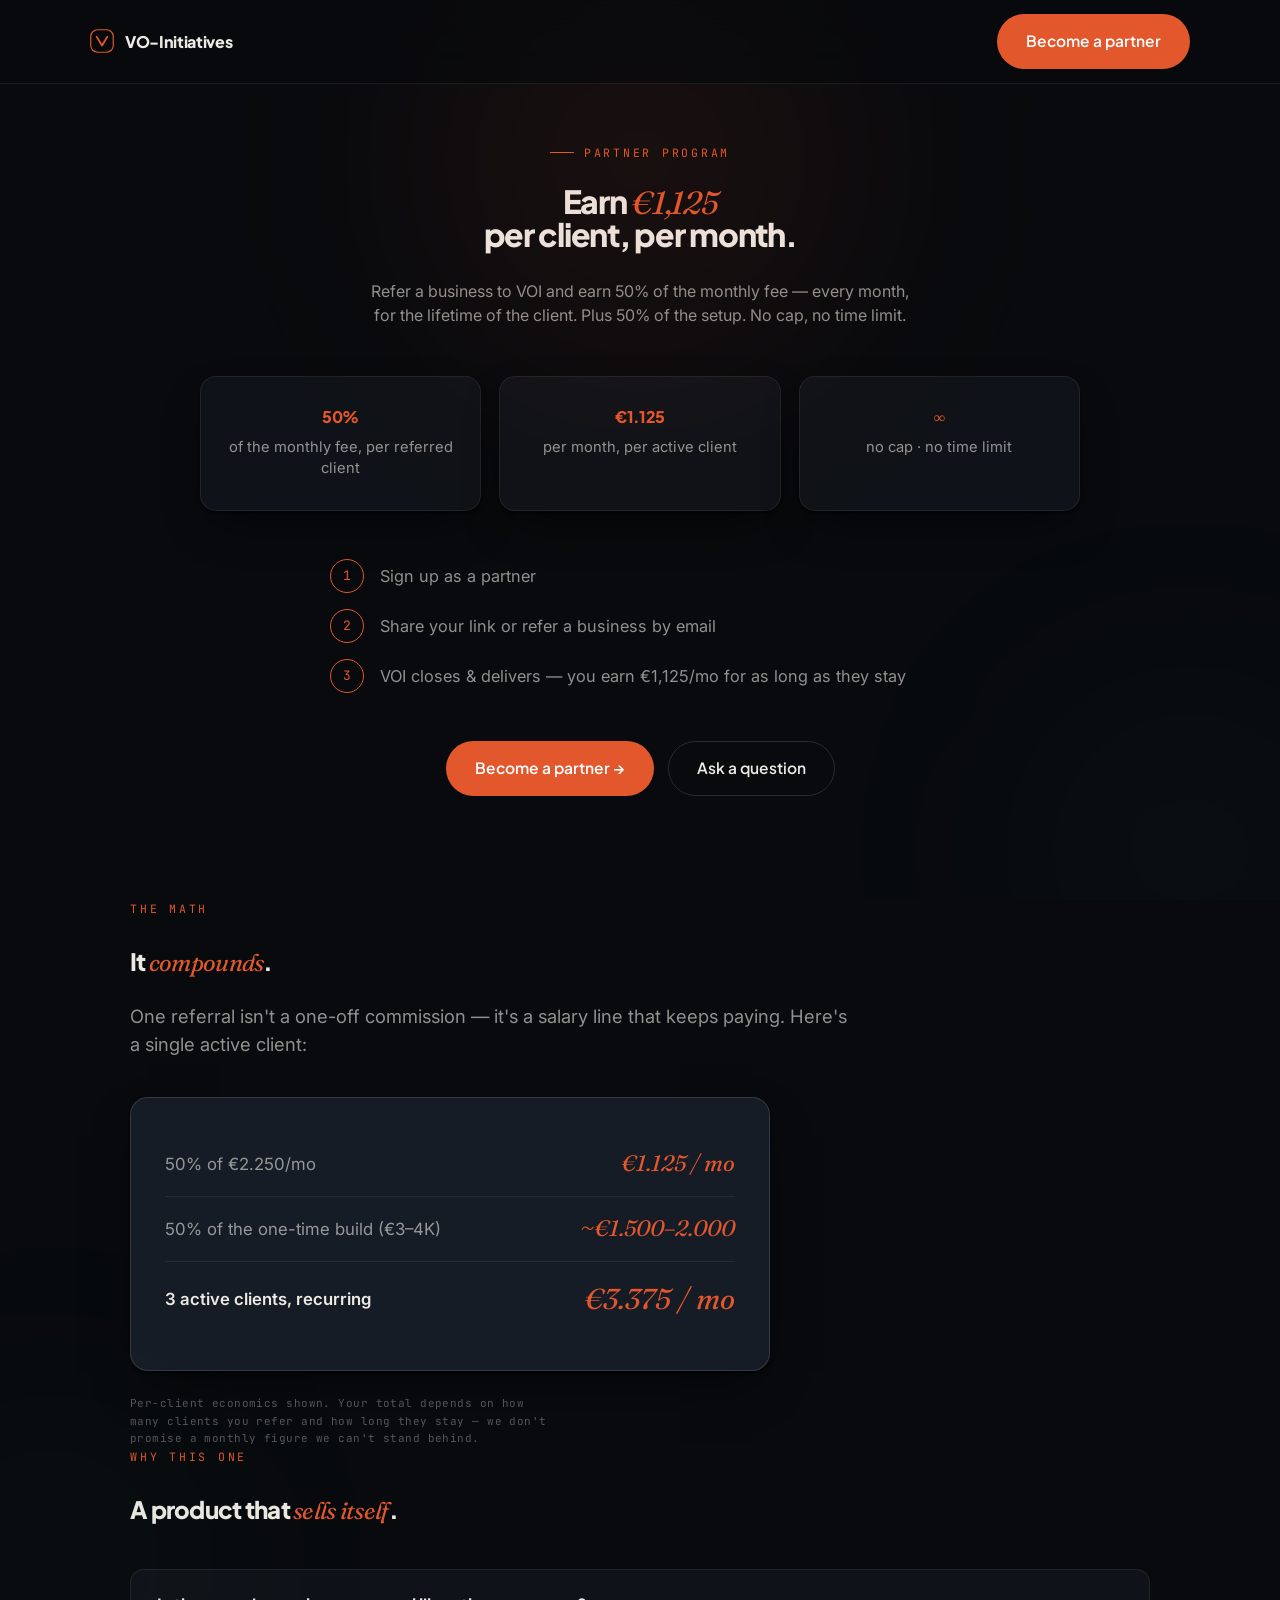
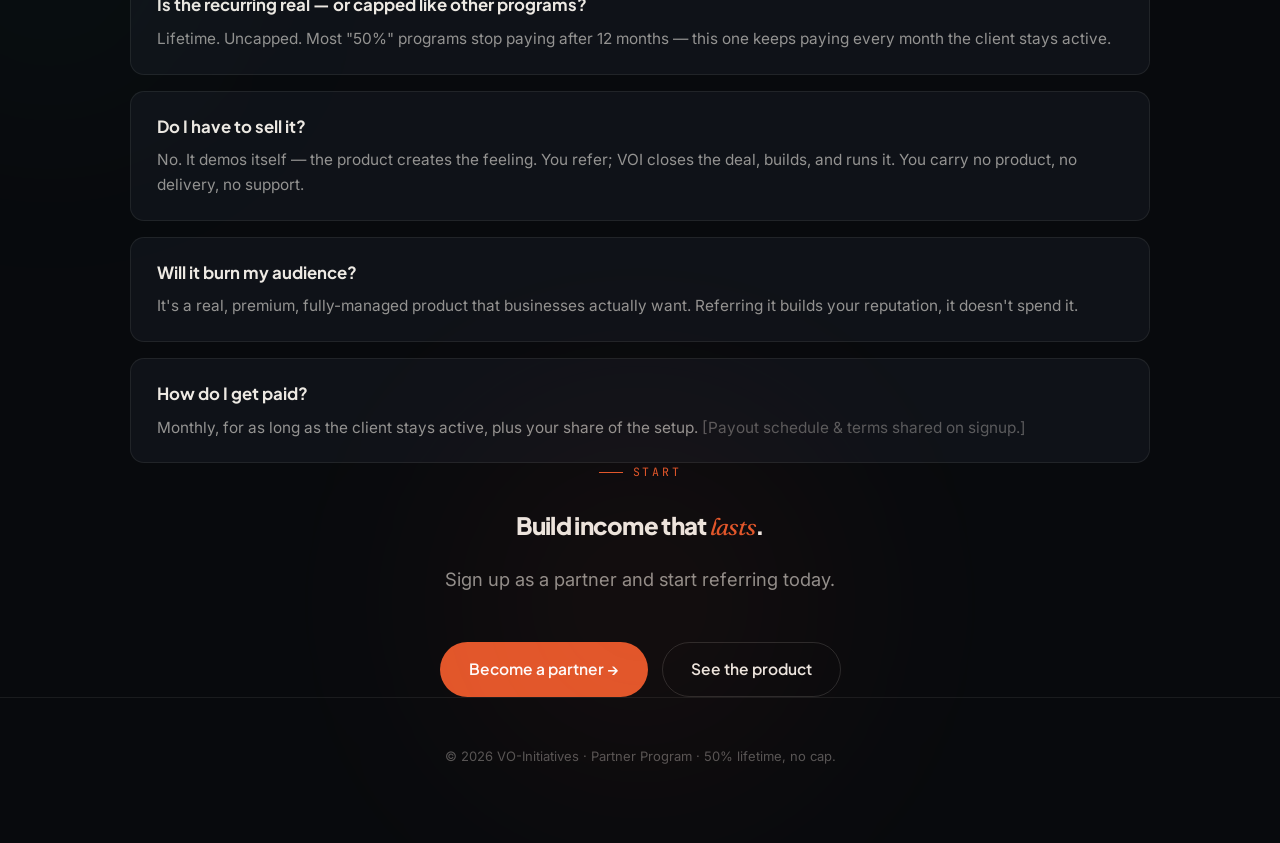
==== affiliate.html @ f476ce59 "feat: website v2 — capability-led VOI Agents + affiliate page - hero: "Het weet wat je wil — voor je" ====
<!DOCTYPE html>
<html lang="en">
<head>
<meta charset="UTF-8">
<meta name="viewport" content="width=device-width, initial-scale=1.0">
<title>VO-Initiatives — Partner Program · Earn €1,125/mo per client</title>
<meta name="description" content="Refer a business to VOI and earn 50% of the monthly fee — €1,125 per client, every month, for the lifetime of the client. Plus 50% of setup. No cap, no time limit.">
<meta name="theme-color" content="#080A0D">
<link rel="icon" href="assets/favicon.svg" type="image/svg+xml">
<meta property="og:type" content="website">
<meta property="og:title" content="Earn €1,125 per client per month — VOI Partner Program">
<meta property="og:description" content="50% of the monthly fee, for the lifetime of the client. No cap, no time limit. A product that sells itself.">
<meta property="og:image" content="https://vo-initiatives.com/assets/hero.jpg">
<link rel="preconnect" href="https://fonts.googleapis.com">
<link rel="preconnect" href="https://fonts.gstatic.com" crossorigin>
<link href="https://fonts.googleapis.com/css2?family=Plus+Jakarta+Sans:wght@500;600;700;800&family=Inter:wght@400;500&family=Fraunces:ital,opsz,wght@1,9..144,400;1,9..144,500&family=JetBrains+Mono:wght@400;500&display=swap" rel="stylesheet">
<style>
:root{
  --bg:#080A0D;--surf:#0F1218;--surf2:#161C26;
  --ember:#E2572B;--ember-deep:#C8431B;--ember-soft:rgba(226,87,43,.12);--teal:#1E6E62;
  --text:#EDE9E3;--text2:rgba(237,233,227,.60);--muted:rgba(237,233,227,.34);
  --border:rgba(237,233,227,.08);--border2:rgba(237,233,227,.14);
  --display:'Plus Jakarta Sans',system-ui,sans-serif;--body:'Inter',system-ui,sans-serif;
  --accent:'Fraunces',Georgia,serif;--mono:'JetBrains Mono',ui-monospace,monospace;
  --r:16px;--maxw:1100px;--ease:cubic-bezier(0.16,1,0.3,1);
  --shadow:0 2px 2px rgba(0,0,0,.5),0 20px 48px -18px rgba(0,0,0,.8);
}
*{margin:0;padding:0;box-sizing:border-box}
html{scroll-behavior:smooth}
body{background:var(--bg);color:var(--text);font-family:var(--body);-webkit-font-smoothing:antialiased;overflow-x:hidden;line-height:1.6}
a{color:inherit;text-decoration:none}
.wrap{max-width:var(--maxw);margin:0 auto;padding:0 clamp(16px,4vw,40px)}
nav{position:fixed;top:0;left:0;right:0;z-index:100;background:rgba(8,10,13,.66);backdrop-filter:blur(18px);border-bottom:1px solid var(--border)}
nav .row{display:flex;align-items:center;justify-content:space-between;padding:14px 0}
.brand{display:flex;align-items:center;gap:11px;font-family:var(--display);font-weight:800;letter-spacing:-.02em;font-size:16px}
.brand svg{width:24px;height:24px}
.btn{display:inline-flex;align-items:center;gap:8px;font-family:var(--display);font-weight:600;font-size:.97rem;border-radius:100px;padding:14px 28px;border:1px solid transparent;transition:.2s var(--ease);cursor:pointer}
.btn-primary{background:var(--ember);color:#fff}
.btn-primary:hover{background:var(--ember-deep);transform:translateY(-1px)}
.btn-secondary{background:transparent;color:var(--text);border-color:var(--border2)}
.btn-secondary:hover{border-color:var(--ember);color:var(--ember)}
.glow{position:absolute;border-radius:50%;filter:blur(120px);opacity:.5;z-index:0;pointer-events:none}
.glow.e{background:radial-gradient(circle,rgba(226,87,43,.30),transparent 70%)}
.glow.t{background:radial-gradient(circle,rgba(30,110,98,.26),transparent 70%)}
.hero{min-height:100vh;display:flex;flex-direction:column;justify-content:center;text-align:center;padding:120px 0 80px;position:relative;overflow:hidden}
.eyebrow{font-family:var(--mono);text-transform:uppercase;letter-spacing:.24em;font-size:11.5px;color:var(--ember);margin-bottom:24px;display:flex;align-items:center;gap:10px;justify-content:center}
.eyebrow::before{content:"";width:24px;height:1px;background:var(--ember)}
h1{font-family:var(--display);font-weight:800;letter-spacing:-.04em;line-height:.98;font-size:clamp(2.6rem,1rem+7vw,5.6rem)}
h1 em{font-family:var(--accent);font-style:italic;font-weight:400;color:var(--ember)}
.hero p{color:var(--text2);font-size:clamp(1.05rem,1rem+.5vw,1.3rem);max-width:54ch;margin:1.8rem auto 0;line-height:1.55}
.stats{display:grid;grid-template-columns:repeat(3,1fr);gap:18px;max-width:880px;margin:3rem auto 0}
.scard{background:var(--surf);border:1px solid var(--border);border-radius:var(--r);padding:32px 24px;box-shadow:var(--shadow)}
.scard .v{font-family:var(--display);font-weight:800;font-size:clamp(2.2rem,1.4rem+2.5vw,3.4rem);color:var(--ember);letter-spacing:-.03em;line-height:1}
.scard .v em{font-family:var(--accent);font-style:italic;font-weight:500}
.scard .l{color:var(--text2);font-size:.92rem;margin-top:12px;line-height:1.4}
.steps{max-width:620px;margin:3rem auto 0;display:flex;flex-direction:column;gap:16px;text-align:left}
.step{display:flex;align-items:center;gap:16px;color:var(--text2);font-size:1.02rem}
.step .n{flex:0 0 auto;width:34px;height:34px;border-radius:50%;border:1px solid var(--ember);color:var(--ember);font-family:var(--mono);font-size:13px;display:flex;align-items:center;justify-content:center}
.hero-cta{margin-top:3rem;display:flex;gap:14px;justify-content:center;flex-wrap:wrap}
section{padding:clamp(4rem,3rem+5vw,7rem) 0;position:relative}
.eyebrow.l{justify-content:flex-start}.eyebrow.l::before{display:none}
h2{font-family:var(--display);font-weight:800;letter-spacing:-.03em;font-size:clamp(1.8rem,1.2rem+2.5vw,3rem);margin-bottom:1.2rem}
h2 em{font-family:var(--accent);font-style:italic;font-weight:400;color:var(--ember)}
.lead{color:var(--text2);font-size:1.15rem;max-width:60ch;line-height:1.55}
.math{background:var(--surf2);border:1px solid var(--border2);border-radius:18px;padding:34px;margin-top:2.4rem;box-shadow:var(--shadow);max-width:640px}
.math .row{display:flex;justify-content:space-between;align-items:center;padding:14px 0;border-bottom:1px solid var(--border);font-size:1.05rem}
.math .row:last-child{border-bottom:none}
.math .row .lab{color:var(--text2)}
.math .row .num{font-family:var(--accent);font-style:italic;color:var(--ember);font-size:1.4rem}
.math .row.total .lab{color:var(--text);font-weight:600}
.math .row.total .num{font-size:1.8rem}
.faq{display:grid;gap:16px;margin-top:2.4rem}
.qa{background:var(--surf);border:1px solid var(--border);border-radius:14px;padding:22px 26px}
.qa h3{font-family:var(--display);font-weight:700;font-size:1.05rem;margin-bottom:.5rem}
.qa p{color:var(--text2);font-size:.96rem}
.note{font-family:var(--mono);font-size:11px;color:var(--muted);letter-spacing:.04em;margin-top:24px;max-width:60ch}
footer{border-top:1px solid var(--border);padding:3rem 0;text-align:center;color:var(--muted);font-size:13px}
.fade{opacity:0;transform:translateY(20px);transition:opacity .6s var(--ease),transform .6s var(--ease)}
.fade.in{opacity:1;transform:none}
@media(prefers-reduced-motion:reduce){.fade{opacity:1;transform:none}}
@media(max-width:820px){.stats{grid-template-columns:1fr}}
</style>
</head>
<body>

<nav>
  <div class="wrap row">
    <a href="index.html" class="brand">
      <svg viewBox="0 0 32 32" fill="none"><rect x="1" y="1" width="30" height="30" rx="9" stroke="#E2572B" stroke-width="1.6"/><path d="M9 10.5L16 22L23 10.5" stroke="#E2572B" stroke-width="2.5" stroke-linecap="round" stroke-linejoin="round"/></svg>
      VO-Initiatives
    </a>
    <a href="#join" class="btn btn-primary">Become a partner</a>
  </div>
</nav>

<header class="hero">
  <div class="glow e" style="width:560px;height:560px;top:-120px;left:50%;transform:translateX(-50%)"></div>
  <div class="glow t" style="width:420px;height:420px;bottom:-160px;right:-120px"></div>
  <div class="wrap">
    <div class="eyebrow">Partner Program</div>
    <h1>Earn <em>€1,125</em><br>per client, per month.</h1>
    <p>Refer a business to VOI and earn 50% of the monthly fee — every month, for the lifetime of the client. Plus 50% of the setup. No cap, no time limit.</p>

    <div class="stats">
      <div class="scard fade"><div class="v">50%</div><div class="l">of the monthly fee, per referred client</div></div>
      <div class="scard fade"><div class="v">€1.125</div><div class="l">per month, per active client</div></div>
      <div class="scard fade"><div class="v"><em>∞</em></div><div class="l">no cap · no time limit</div></div>
    </div>

    <div class="steps">
      <div class="step fade"><span class="n">1</span> Sign up as a partner</div>
      <div class="step fade"><span class="n">2</span> Share your link or refer a business by email</div>
      <div class="step fade"><span class="n">3</span> VOI closes &amp; delivers — you earn €1,125/mo for as long as they stay</div>
    </div>

    <div class="hero-cta">
      <a href="mailto:partners@vo-initiatives.com?subject=VOI%20Partner%20Program" class="btn btn-primary">Become a partner →</a>
      <a href="mailto:partners@vo-initiatives.com?subject=Question%20about%20the%20partner%20program" class="btn btn-secondary">Ask a question</a>
    </div>
  </div>
</header>

<!-- THE MATH -->
<section>
  <div class="wrap">
    <div class="eyebrow l">The math</div>
    <h2>It <em>compounds</em>.</h2>
    <p class="lead">One referral isn't a one-off commission — it's a salary line that keeps paying. Here's a single active client:</p>
    <div class="math fade">
      <div class="row"><span class="lab">50% of €2.250/mo</span><span class="num">€1.125 / mo</span></div>
      <div class="row"><span class="lab">50% of the one-time build (€3–4K)</span><span class="num">~€1.500–2.000</span></div>
      <div class="row total"><span class="lab">3 active clients, recurring</span><span class="num">€3.375 / mo</span></div>
    </div>
    <div class="note">Per-client economics shown. Your total depends on how many clients you refer and how long they stay — we don't promise a monthly figure we can't stand behind.</div>
  </div>
</section>

<!-- WHY -->
<section>
  <div class="glow t" style="width:380px;height:380px;top:-80px;left:-140px"></div>
  <div class="wrap">
    <div class="eyebrow l">Why this one</div>
    <h2>A product that <em>sells itself</em>.</h2>
    <div class="faq">
      <div class="qa fade"><h3>Is the recurring real — or capped like other programs?</h3><p>Lifetime. Uncapped. Most "50%" programs stop paying after 12 months — this one keeps paying every month the client stays active.</p></div>
      <div class="qa fade"><h3>Do I have to sell it?</h3><p>No. It demos itself — the product creates the feeling. You refer; VOI closes the deal, builds, and runs it. You carry no product, no delivery, no support.</p></div>
      <div class="qa fade"><h3>Will it burn my audience?</h3><p>It's a real, premium, fully-managed product that businesses actually want. Referring it builds your reputation, it doesn't spend it.</p></div>
      <div class="qa fade"><h3>How do I get paid?</h3><p>Monthly, for as long as the client stays active, plus your share of the setup. <span style="color:var(--muted)">[Payout schedule &amp; terms shared on signup.]</span></p></div>
    </div>
  </div>
</section>

<!-- JOIN -->
<section id="join" style="text-align:center">
  <div class="glow e" style="width:480px;height:480px;top:-100px;left:50%;transform:translateX(-50%);opacity:.4"></div>
  <div class="wrap">
    <div class="eyebrow">Start</div>
    <h2>Build income that <em>lasts</em>.</h2>
    <p class="lead" style="margin:0 auto">Sign up as a partner and start referring today.</p>
    <div class="hero-cta">
      <a href="mailto:partners@vo-initiatives.com?subject=VOI%20Partner%20Program" class="btn btn-primary">Become a partner →</a>
      <a href="index.html" class="btn btn-secondary">See the product</a>
    </div>
  </div>
</section>

<footer>© 2026 VO-Initiatives · Partner Program · 50% lifetime, no cap.</footer>

<script src="assets/app.js" defer></script>
</body>
</html>
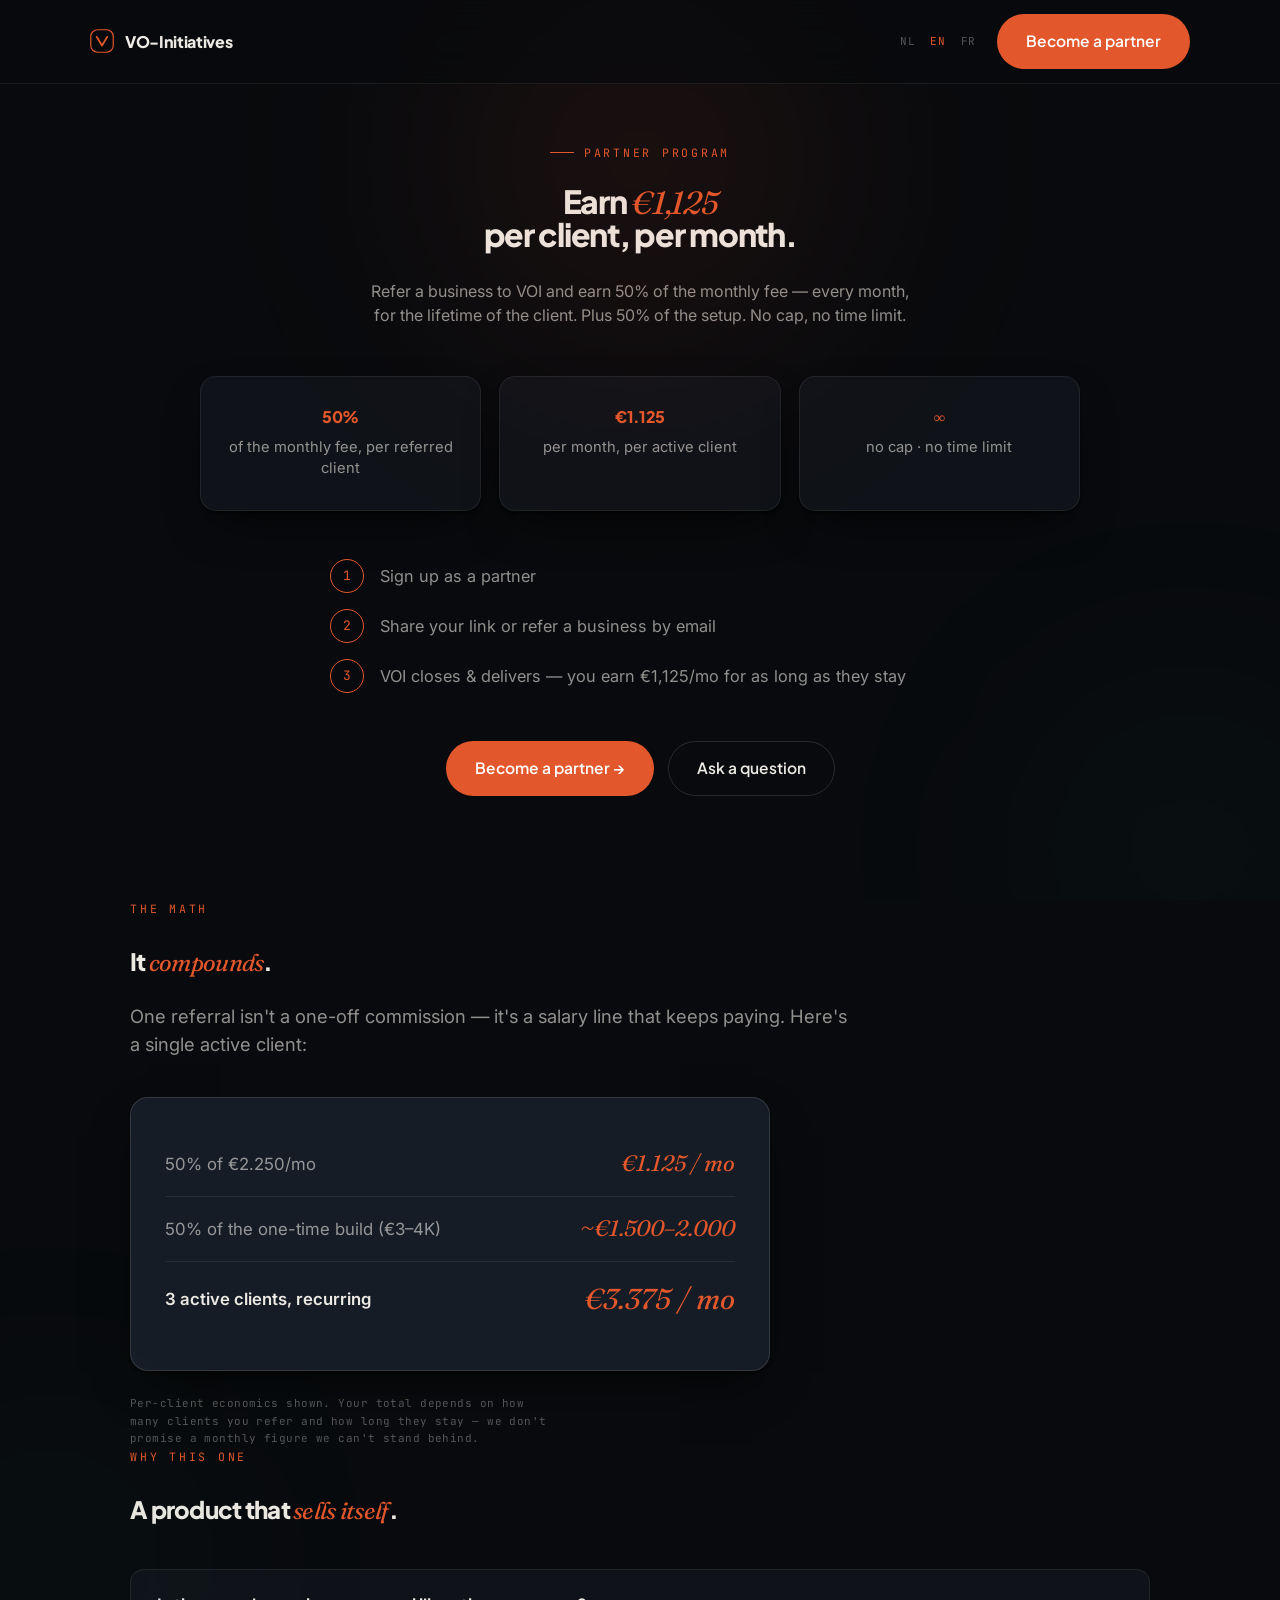
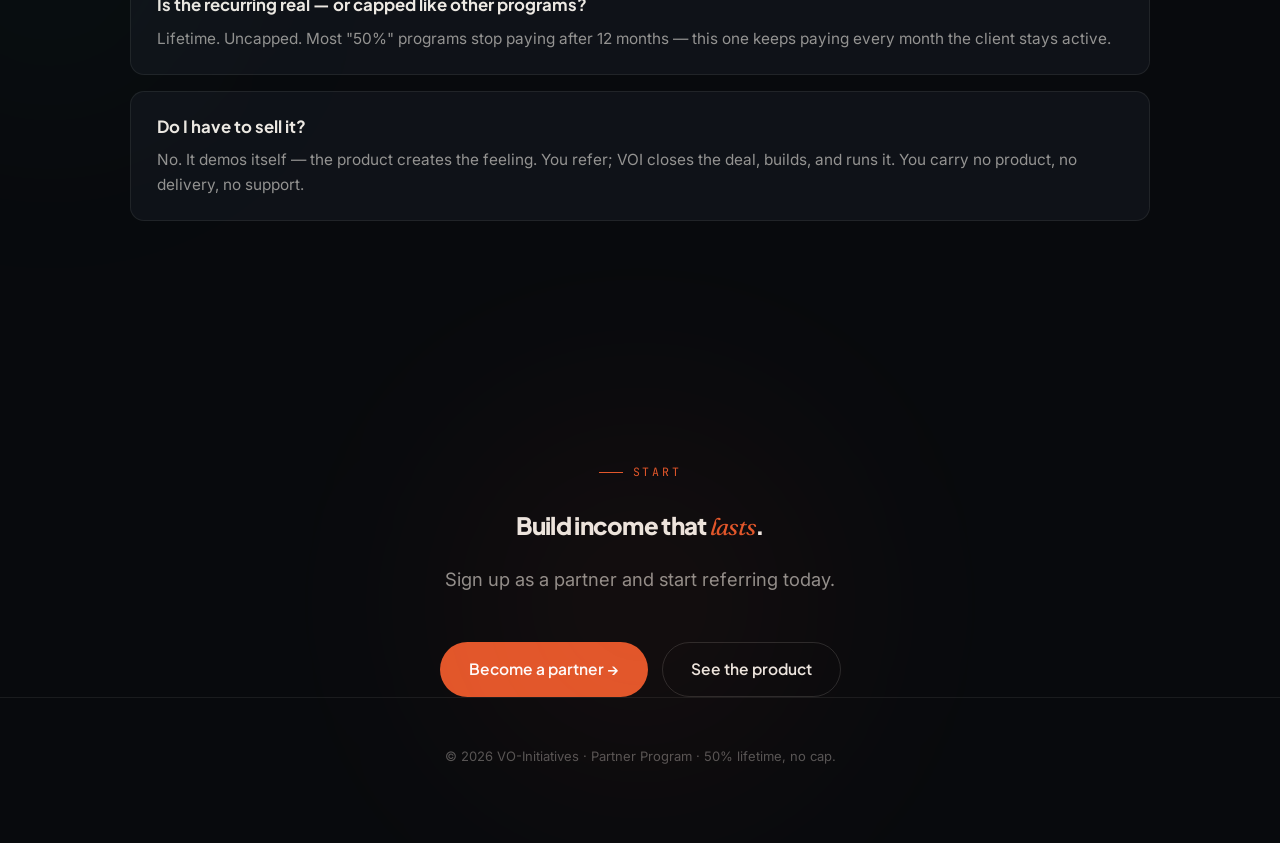
==== commit 5de95e8a: "feat: trilingual affiliate page + i18n original-restore fix - affiliate.html: data-i18n keys (EN inl" ====
--- a/affiliate.html
+++ b/affiliate.html
@@ -1,5 +1,5 @@
 <!DOCTYPE html>
-<html lang="en">
+<html lang="en" data-i18n-meta="ap.">
 <head>
 <meta charset="UTF-8">
 <meta name="viewport" content="width=device-width, initial-scale=1.0">
@@ -34,6 +34,11 @@
 nav .row{display:flex;align-items:center;justify-content:space-between;padding:14px 0}
 .brand{display:flex;align-items:center;gap:11px;font-family:var(--display);font-weight:800;letter-spacing:-.02em;font-size:16px}
 .brand svg{width:24px;height:24px}
+.navcta{display:flex;align-items:center;gap:14px}
+.langswitch{display:flex;gap:1px}
+.langswitch button{background:none;border:none;color:var(--muted);font-family:var(--mono);font-size:11px;letter-spacing:.06em;cursor:pointer;padding:4px 7px;border-radius:6px;text-transform:uppercase;transition:color .2s}
+.langswitch button.on{color:var(--ember)}
+.langswitch button:hover{color:var(--text)}
 .btn{display:inline-flex;align-items:center;gap:8px;font-family:var(--display);font-weight:600;font-size:.97rem;border-radius:100px;padding:14px 28px;border:1px solid transparent;transition:.2s var(--ease);cursor:pointer}
 .btn-primary{background:var(--ember);color:#fff}
 .btn-primary:hover{background:var(--ember-deep);transform:translateY(-1px)}
@@ -63,10 +68,10 @@
 h2 em{font-family:var(--accent);font-style:italic;font-weight:400;color:var(--ember)}
 .lead{color:var(--text2);font-size:1.15rem;max-width:60ch;line-height:1.55}
 .math{background:var(--surf2);border:1px solid var(--border2);border-radius:18px;padding:34px;margin-top:2.4rem;box-shadow:var(--shadow);max-width:640px}
-.math .row{display:flex;justify-content:space-between;align-items:center;padding:14px 0;border-bottom:1px solid var(--border);font-size:1.05rem}
+.math .row{display:flex;justify-content:space-between;align-items:center;padding:14px 0;border-bottom:1px solid var(--border);font-size:1.05rem;gap:16px}
 .math .row:last-child{border-bottom:none}
 .math .row .lab{color:var(--text2)}
-.math .row .num{font-family:var(--accent);font-style:italic;color:var(--ember);font-size:1.4rem}
+.math .row .num{font-family:var(--accent);font-style:italic;color:var(--ember);font-size:1.4rem;white-space:nowrap}
 .math .row.total .lab{color:var(--text);font-weight:600}
 .math .row.total .num{font-size:1.8rem}
 .faq{display:grid;gap:16px;margin-top:2.4rem}
@@ -89,7 +94,14 @@
       <svg viewBox="0 0 32 32" fill="none"><rect x="1" y="1" width="30" height="30" rx="9" stroke="#E2572B" stroke-width="1.6"/><path d="M9 10.5L16 22L23 10.5" stroke="#E2572B" stroke-width="2.5" stroke-linecap="round" stroke-linejoin="round"/></svg>
       VO-Initiatives
     </a>
-    <a href="#join" class="btn btn-primary">Become a partner</a>
+    <div class="navcta">
+      <div class="langswitch" id="lang">
+        <button data-lang="nl">NL</button>
+        <button data-lang="en" class="on">EN</button>
+        <button data-lang="fr">FR</button>
+      </div>
+      <a href="#join" class="btn btn-primary" data-i18n="ap.nav.cta">Become a partner</a>
+    </div>
   </div>
 </nav>
 
@@ -97,75 +109,73 @@
   <div class="glow e" style="width:560px;height:560px;top:-120px;left:50%;transform:translateX(-50%)"></div>
   <div class="glow t" style="width:420px;height:420px;bottom:-160px;right:-120px"></div>
   <div class="wrap">
-    <div class="eyebrow">Partner Program</div>
-    <h1>Earn <em>€1,125</em><br>per client, per month.</h1>
-    <p>Refer a business to VOI and earn 50% of the monthly fee — every month, for the lifetime of the client. Plus 50% of the setup. No cap, no time limit.</p>
+    <div class="eyebrow" data-i18n="ap.hero.eyebrow">Partner Program</div>
+    <h1 data-i18n="ap.hero.h1">Earn <em>€1,125</em><br>per client, per month.</h1>
+    <p data-i18n="ap.hero.p">Refer a business to VOI and earn 50% of the monthly fee — every month, for the lifetime of the client. Plus 50% of the setup. No cap, no time limit.</p>
 
     <div class="stats">
-      <div class="scard fade"><div class="v">50%</div><div class="l">of the monthly fee, per referred client</div></div>
-      <div class="scard fade"><div class="v">€1.125</div><div class="l">per month, per active client</div></div>
-      <div class="scard fade"><div class="v"><em>∞</em></div><div class="l">no cap · no time limit</div></div>
+      <div class="scard fade"><div class="v">50%</div><div class="l" data-i18n="ap.s1l">of the monthly fee, per referred client</div></div>
+      <div class="scard fade"><div class="v">€1.125</div><div class="l" data-i18n="ap.s2l">per month, per active client</div></div>
+      <div class="scard fade"><div class="v"><em>∞</em></div><div class="l" data-i18n="ap.s3l">no cap · no time limit</div></div>
     </div>
 
     <div class="steps">
-      <div class="step fade"><span class="n">1</span> Sign up as a partner</div>
-      <div class="step fade"><span class="n">2</span> Share your link or refer a business by email</div>
-      <div class="step fade"><span class="n">3</span> VOI closes &amp; delivers — you earn €1,125/mo for as long as they stay</div>
+      <div class="step fade"><span class="n">1</span> <span data-i18n="ap.step1">Sign up as a partner</span></div>
+      <div class="step fade"><span class="n">2</span> <span data-i18n="ap.step2">Share your link or refer a business by email</span></div>
+      <div class="step fade"><span class="n">3</span> <span data-i18n="ap.step3">VOI closes &amp; delivers — you earn €1,125/mo for as long as they stay</span></div>
     </div>
 
     <div class="hero-cta">
-      <a href="mailto:partners@vo-initiatives.com?subject=VOI%20Partner%20Program" class="btn btn-primary">Become a partner →</a>
-      <a href="mailto:partners@vo-initiatives.com?subject=Question%20about%20the%20partner%20program" class="btn btn-secondary">Ask a question</a>
+      <a href="mailto:partners@vo-initiatives.com?subject=VOI%20Partner%20Program" class="btn btn-primary" data-i18n="ap.hero.cta1">Become a partner →</a>
+      <a href="mailto:partners@vo-initiatives.com?subject=Question%20about%20the%20partner%20program" class="btn btn-secondary" data-i18n="ap.hero.cta2">Ask a question</a>
     </div>
   </div>
 </header>
 
-<!-- THE MATH -->
 <section>
   <div class="wrap">
-    <div class="eyebrow l">The math</div>
-    <h2>It <em>compounds</em>.</h2>
-    <p class="lead">One referral isn't a one-off commission — it's a salary line that keeps paying. Here's a single active client:</p>
+    <div class="eyebrow l" data-i18n="ap.math.eyebrow">The math</div>
+    <h2 data-i18n="ap.math.h2">It <em>compounds</em>.</h2>
+    <p class="lead" data-i18n="ap.math.lead">One referral isn't a one-off commission — it's a salary line that keeps paying. Here's a single active client:</p>
     <div class="math fade">
-      <div class="row"><span class="lab">50% of €2.250/mo</span><span class="num">€1.125 / mo</span></div>
-      <div class="row"><span class="lab">50% of the one-time build (€3–4K)</span><span class="num">~€1.500–2.000</span></div>
-      <div class="row total"><span class="lab">3 active clients, recurring</span><span class="num">€3.375 / mo</span></div>
+      <div class="row"><span class="lab" data-i18n="ap.math.r1l">50% of €2.250/mo</span><span class="num" data-i18n="ap.math.r1v">€1.125 / mo</span></div>
+      <div class="row"><span class="lab" data-i18n="ap.math.r2l">50% of the one-time build (€3–4K)</span><span class="num" data-i18n="ap.math.r2v">~€1.500–2.000</span></div>
+      <div class="row total"><span class="lab" data-i18n="ap.math.r3l">3 active clients, recurring</span><span class="num" data-i18n="ap.math.r3v">€3.375 / mo</span></div>
     </div>
-    <div class="note">Per-client economics shown. Your total depends on how many clients you refer and how long they stay — we don't promise a monthly figure we can't stand behind.</div>
+    <div class="note" data-i18n="ap.math.note">Per-client economics shown. Your total depends on how many clients you refer and how long they stay — we don't promise a monthly figure we can't stand behind.</div>
   </div>
 </section>
 
-<!-- WHY -->
 <section>
   <div class="glow t" style="width:380px;height:380px;top:-80px;left:-140px"></div>
   <div class="wrap">
-    <div class="eyebrow l">Why this one</div>
-    <h2>A product that <em>sells itself</em>.</h2>
+    <div class="eyebrow l" data-i18n="ap.why.eyebrow">Why this one</div>
+    <h2 data-i18n="ap.why.h2">A product that <em>sells itself</em>.</h2>
     <div class="faq">
-      <div class="qa fade"><h3>Is the recurring real — or capped like other programs?</h3><p>Lifetime. Uncapped. Most "50%" programs stop paying after 12 months — this one keeps paying every month the client stays active.</p></div>
-      <div class="qa fade"><h3>Do I have to sell it?</h3><p>No. It demos itself — the product creates the feeling. You refer; VOI closes the deal, builds, and runs it. You carry no product, no delivery, no support.</p></div>
-      <div class="qa fade"><h3>Will it burn my audience?</h3><p>It's a real, premium, fully-managed product that businesses actually want. Referring it builds your reputation, it doesn't spend it.</p></div>
-      <div class="qa fade"><h3>How do I get paid?</h3><p>Monthly, for as long as the client stays active, plus your share of the setup. <span style="color:var(--muted)">[Payout schedule &amp; terms shared on signup.]</span></p></div>
+      <div class="qa fade"><h3 data-i18n="ap.q1">Is the recurring real — or capped like other programs?</h3><p data-i18n="ap.a1">Lifetime. Uncapped. Most "50%" programs stop paying after 12 months — this one keeps paying every month the client stays active.</p></div>
+      <div class="qa fade"><h3 data-i18n="ap.q2">Do I have to sell it?</h3><p data-i18n="ap.a2">No. It demos itself — the product creates the feeling. You refer; VOI closes the deal, builds, and runs it. You carry no product, no delivery, no support.</p></div>
+      <div class="qa fade"><h3 data-i18n="ap.q3">Will it burn my audience?</h3><p data-i18n="ap.a3">It's a real, premium, fully-managed product that businesses actually want. Referring it builds your reputation, it doesn't spend it.</p></div>
+      <div class="qa fade"><h3 data-i18n="ap.q4">How do I get paid?</h3><p data-i18n="ap.a4">Monthly, for as long as the client stays active, plus your share of the setup. <span style="color:var(--muted)">[Payout schedule &amp; terms shared on signup.]</span></p></div>
     </div>
   </div>
 </section>
 
-<!-- JOIN -->
 <section id="join" style="text-align:center">
   <div class="glow e" style="width:480px;height:480px;top:-100px;left:50%;transform:translateX(-50%);opacity:.4"></div>
   <div class="wrap">
-    <div class="eyebrow">Start</div>
-    <h2>Build income that <em>lasts</em>.</h2>
-    <p class="lead" style="margin:0 auto">Sign up as a partner and start referring today.</p>
+    <div class="eyebrow" data-i18n="ap.join.eyebrow">Start</div>
+    <h2 data-i18n="ap.join.h2">Build income that <em>lasts</em>.</h2>
+    <p class="lead" style="margin:0 auto" data-i18n="ap.join.lead">Sign up as a partner and start referring today.</p>
     <div class="hero-cta">
-      <a href="mailto:partners@vo-initiatives.com?subject=VOI%20Partner%20Program" class="btn btn-primary">Become a partner →</a>
-      <a href="index.html" class="btn btn-secondary">See the product</a>
+      <a href="mailto:partners@vo-initiatives.com?subject=VOI%20Partner%20Program" class="btn btn-primary" data-i18n="ap.join.cta1">Become a partner →</a>
+      <a href="index.html" class="btn btn-secondary" data-i18n="ap.join.cta2">See the product</a>
     </div>
   </div>
 </section>
 
-<footer>© 2026 VO-Initiatives · Partner Program · 50% lifetime, no cap.</footer>
+<footer data-i18n="ap.foot">© 2026 VO-Initiatives · Partner Program · 50% lifetime, no cap.</footer>
 
+<script src="assets/i18n.js" defer></script>
 <script src="assets/app.js" defer></script>
 </body>
 </html>
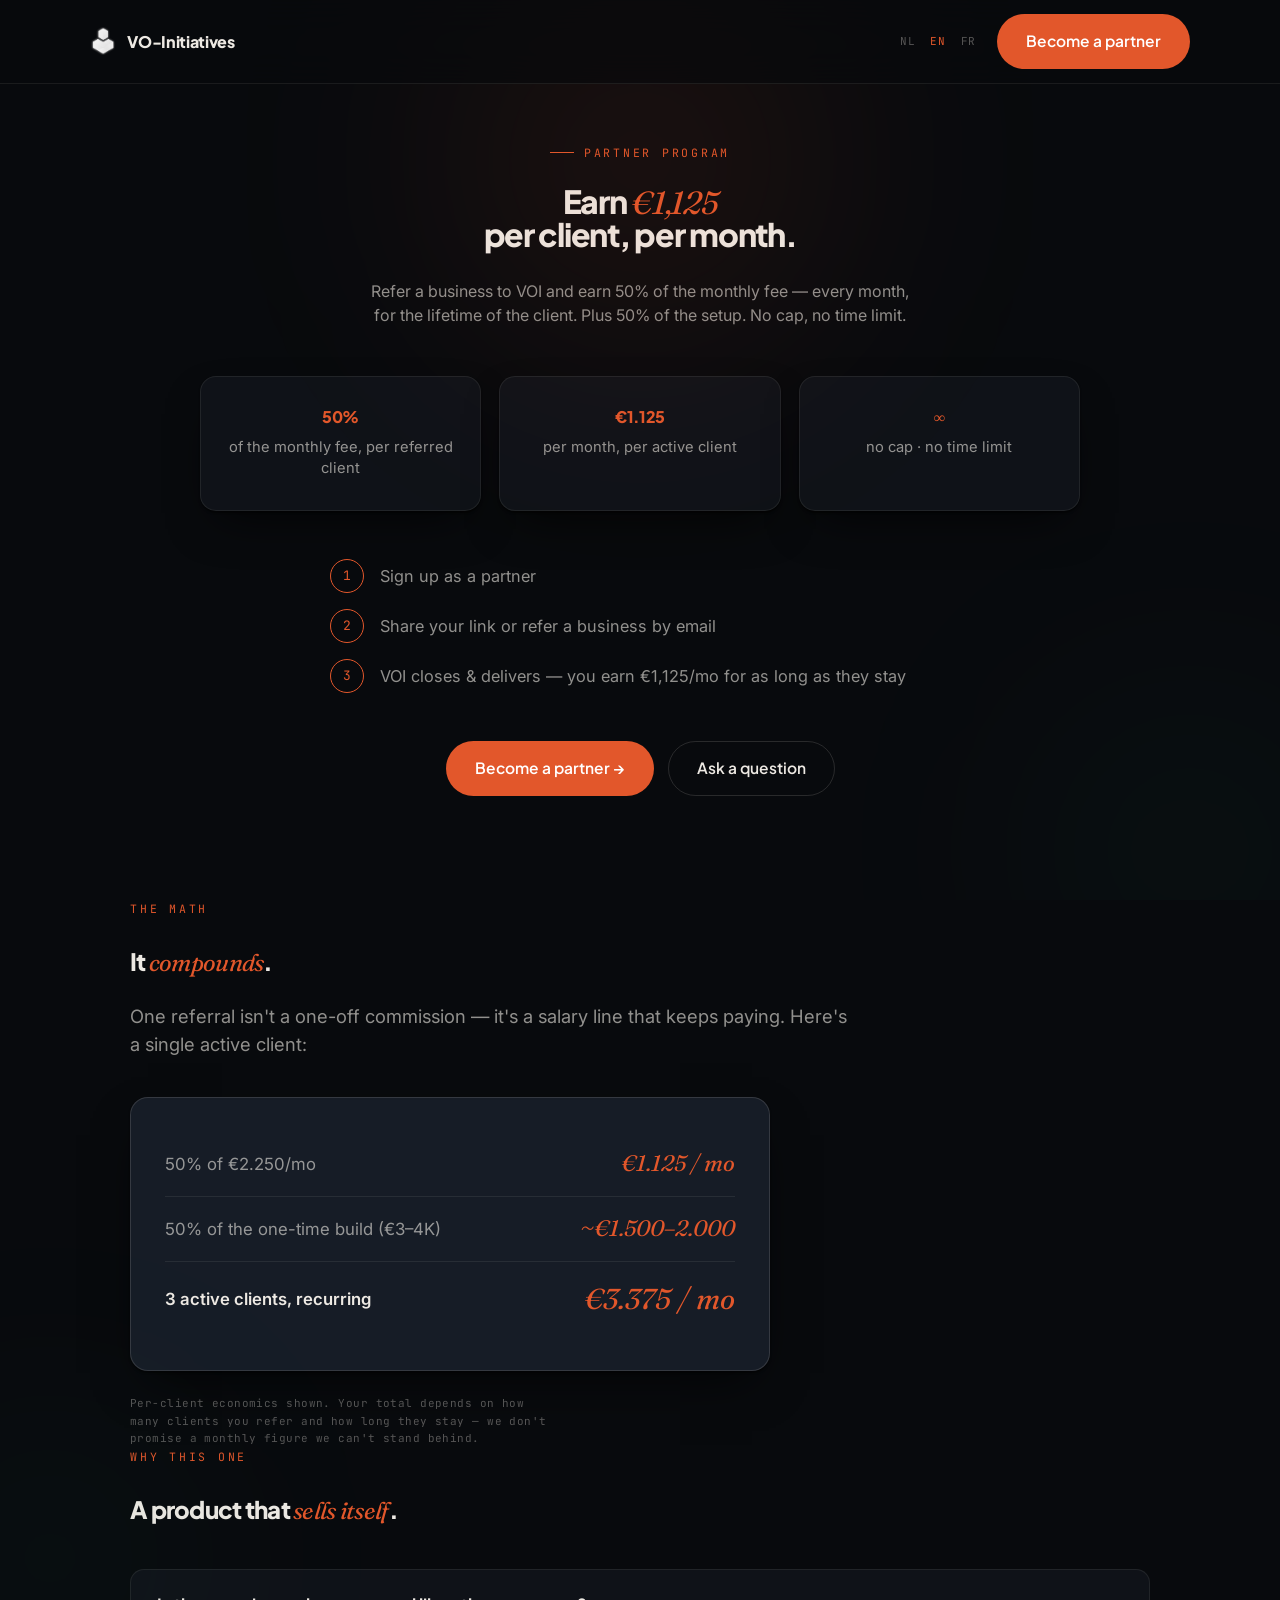
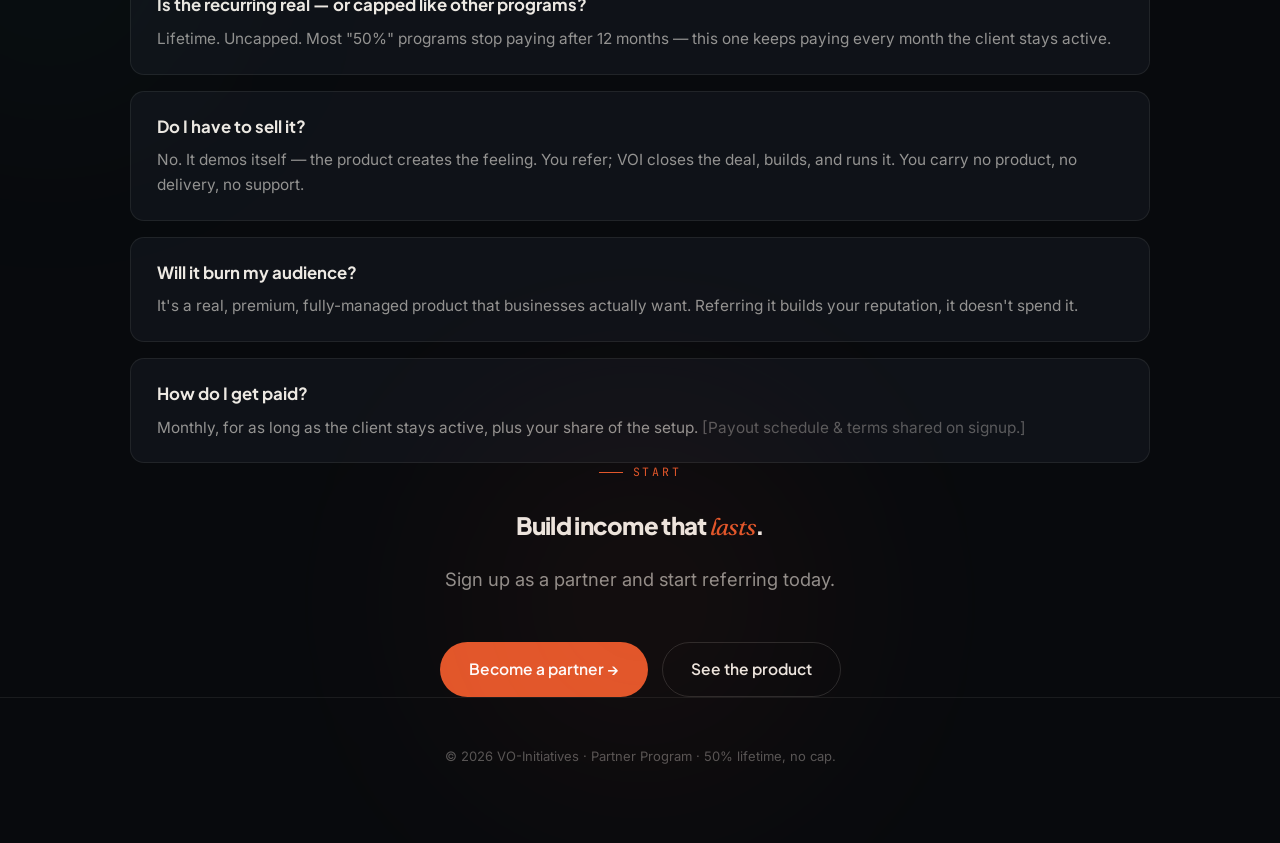
==== commit 308bb9b5: "feat: adopt official VO-Initiatives block logo (mono white on dark) - replace placeholder ember-V wi" ====
--- a/affiliate.html
+++ b/affiliate.html
@@ -6,7 +6,8 @@
 <title>VO-Initiatives — Partner Program · Earn €1,125/mo per client</title>
 <meta name="description" content="Refer a business to VOI and earn 50% of the monthly fee — €1,125 per client, every month, for the lifetime of the client. Plus 50% of setup. No cap, no time limit.">
 <meta name="theme-color" content="#080A0D">
-<link rel="icon" href="assets/favicon.svg" type="image/svg+xml">
+<link rel="icon" type="image/png" sizes="64x64" href="assets/favicon.png">
+<link rel="apple-touch-icon" href="assets/apple-touch-icon.png">
 <meta property="og:type" content="website">
 <meta property="og:title" content="Earn €1,125 per client per month — VOI Partner Program">
 <meta property="og:description" content="50% of the monthly fee, for the lifetime of the client. No cap, no time limit. A product that sells itself.">
@@ -34,6 +35,7 @@
 nav .row{display:flex;align-items:center;justify-content:space-between;padding:14px 0}
 .brand{display:flex;align-items:center;gap:11px;font-family:var(--display);font-weight:800;letter-spacing:-.02em;font-size:16px}
 .brand svg{width:24px;height:24px}
+.brand img.bmark{height:28px;width:auto;display:block}
 .navcta{display:flex;align-items:center;gap:14px}
 .langswitch{display:flex;gap:1px}
 .langswitch button{background:none;border:none;color:var(--muted);font-family:var(--mono);font-size:11px;letter-spacing:.06em;cursor:pointer;padding:4px 7px;border-radius:6px;text-transform:uppercase;transition:color .2s}
@@ -91,7 +93,7 @@
 <nav>
   <div class="wrap row">
     <a href="index.html" class="brand">
-      <svg viewBox="0 0 32 32" fill="none"><rect x="1" y="1" width="30" height="30" rx="9" stroke="#E2572B" stroke-width="1.6"/><path d="M9 10.5L16 22L23 10.5" stroke="#E2572B" stroke-width="2.5" stroke-linecap="round" stroke-linejoin="round"/></svg>
+      <img src="assets/logo.png" alt="VO-Initiatives" class="bmark">
       VO-Initiatives
     </a>
     <div class="navcta">
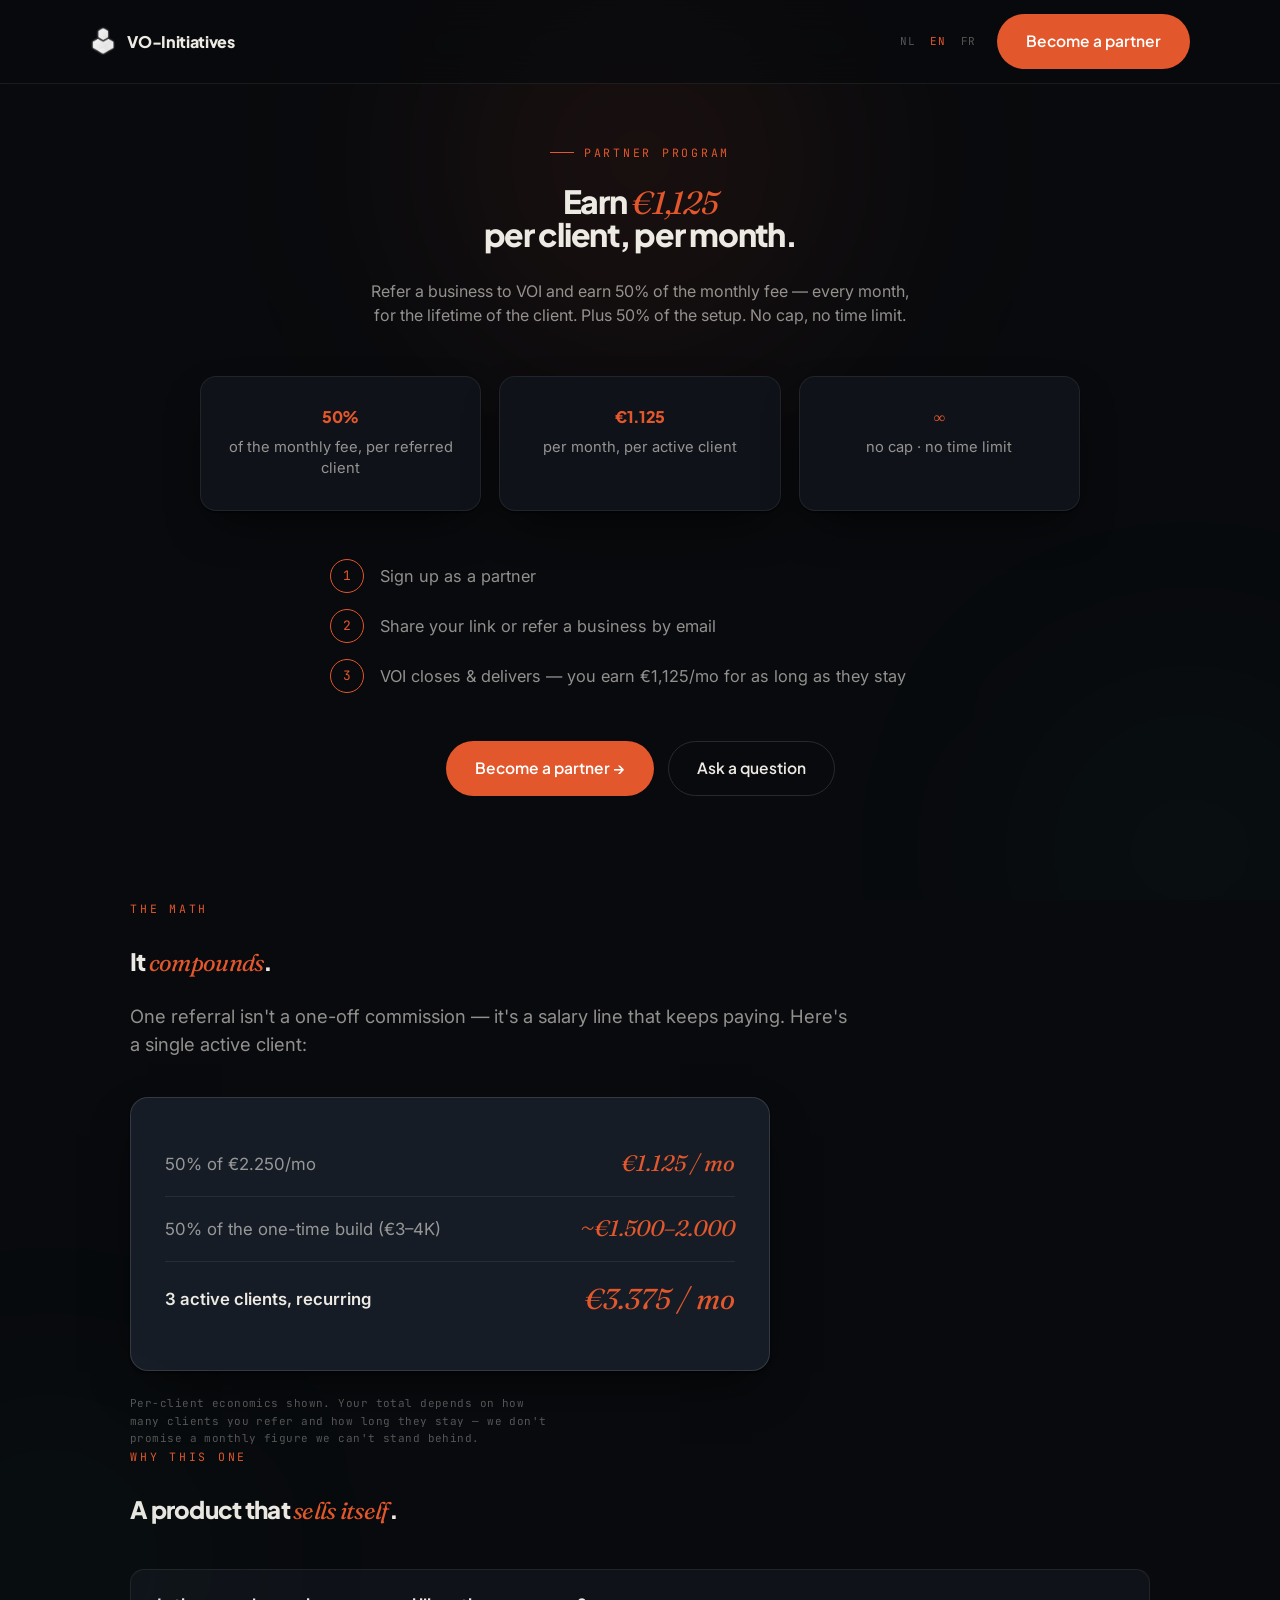
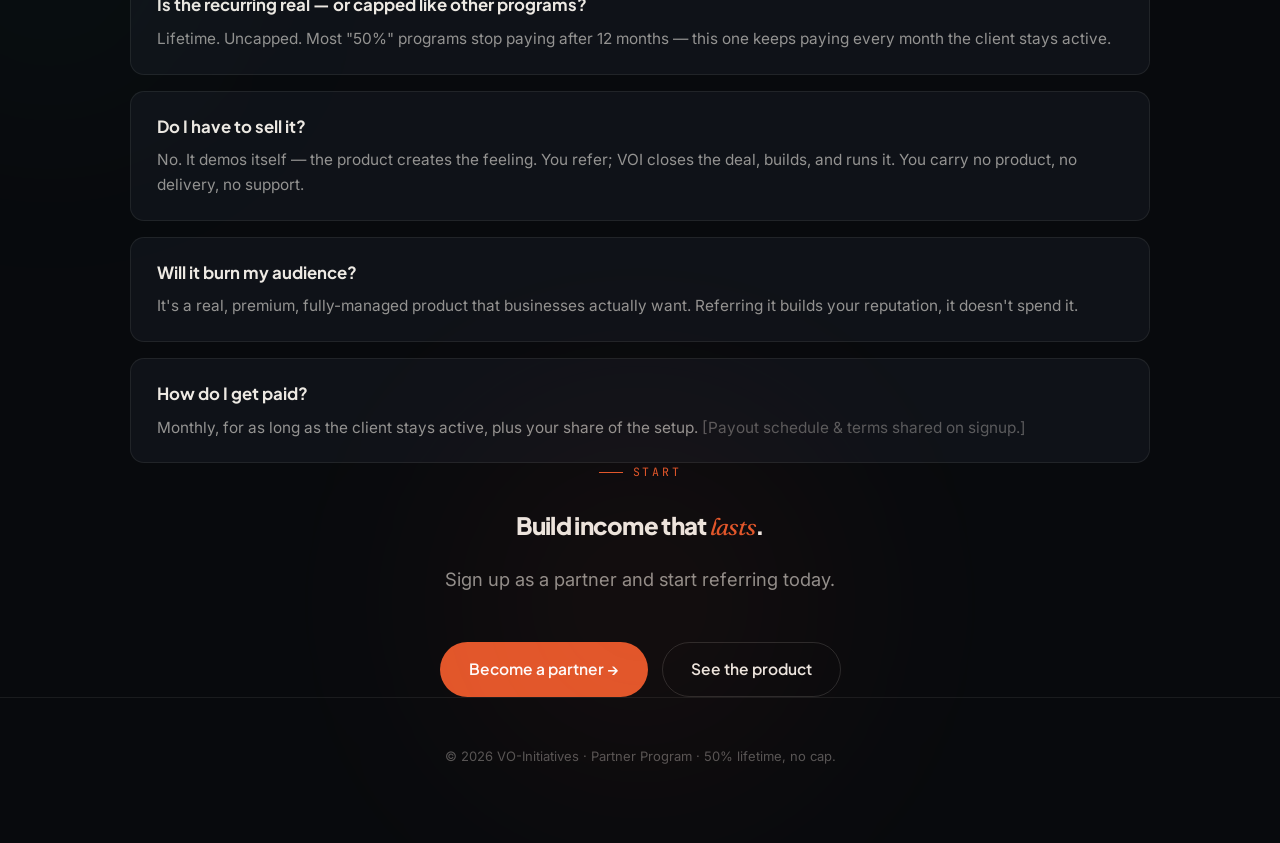
==== commit a64046d6: "feat: cinematic motion layer — hero entrance, staggered reveals, button/card feedback - hero: stagge" ====
--- a/affiliate.html
+++ b/affiliate.html
@@ -82,9 +82,25 @@
 .qa p{color:var(--text2);font-size:.96rem}
 .note{font-family:var(--mono);font-size:11px;color:var(--muted);letter-spacing:.04em;margin-top:24px;max-width:60ch}
 footer{border-top:1px solid var(--border);padding:3rem 0;text-align:center;color:var(--muted);font-size:13px}
-.fade{opacity:0;transform:translateY(20px);transition:opacity .6s var(--ease),transform .6s var(--ease)}
+.fade{opacity:0;transform:translateY(20px);transition:opacity .7s var(--ease),transform .7s var(--ease)}
 .fade.in{opacity:1;transform:none}
-@media(prefers-reduced-motion:reduce){.fade{opacity:1;transform:none}}
+.btn{transition:transform .25s var(--ease),background .2s,border-color .2s,box-shadow .35s var(--ease)}
+.btn-primary:hover{box-shadow:0 14px 36px -10px rgba(226,87,43,.55)}
+.btn-primary:active,.btn-secondary:active{transform:translateY(0) scale(.97)}
+.btn-secondary:hover{transform:translateY(-2px)}
+.scard,.qa{transition:transform .35s var(--ease),border-color .35s}
+.scard:hover,.qa:hover{transform:translateY(-3px);border-color:var(--border2)}
+nav{transition:background .3s}
+nav.scrolled{background:rgba(8,10,13,.9)}
+.hero > .wrap > *{opacity:0;animation:heroIn 1s var(--ease) forwards}
+.hero > .wrap > .eyebrow{animation-delay:.15s}
+.hero > .wrap > h1{animation-delay:.3s}
+.hero > .wrap > p{animation-delay:.46s}
+.hero > .wrap > .stats{animation-delay:.6s}
+.hero > .wrap > .steps{animation-delay:.72s}
+.hero > .wrap > .hero-cta{animation-delay:.84s}
+@keyframes heroIn{from{opacity:0;transform:translateY(18px);filter:blur(6px)}to{opacity:1;transform:none;filter:blur(0)}}
+@media(prefers-reduced-motion:reduce){.fade,.hero > .wrap > *{opacity:1!important;transform:none!important;filter:none!important;transition:none!important;animation:none!important}}
 @media(max-width:820px){.stats{grid-template-columns:1fr}}
 </style>
 </head>
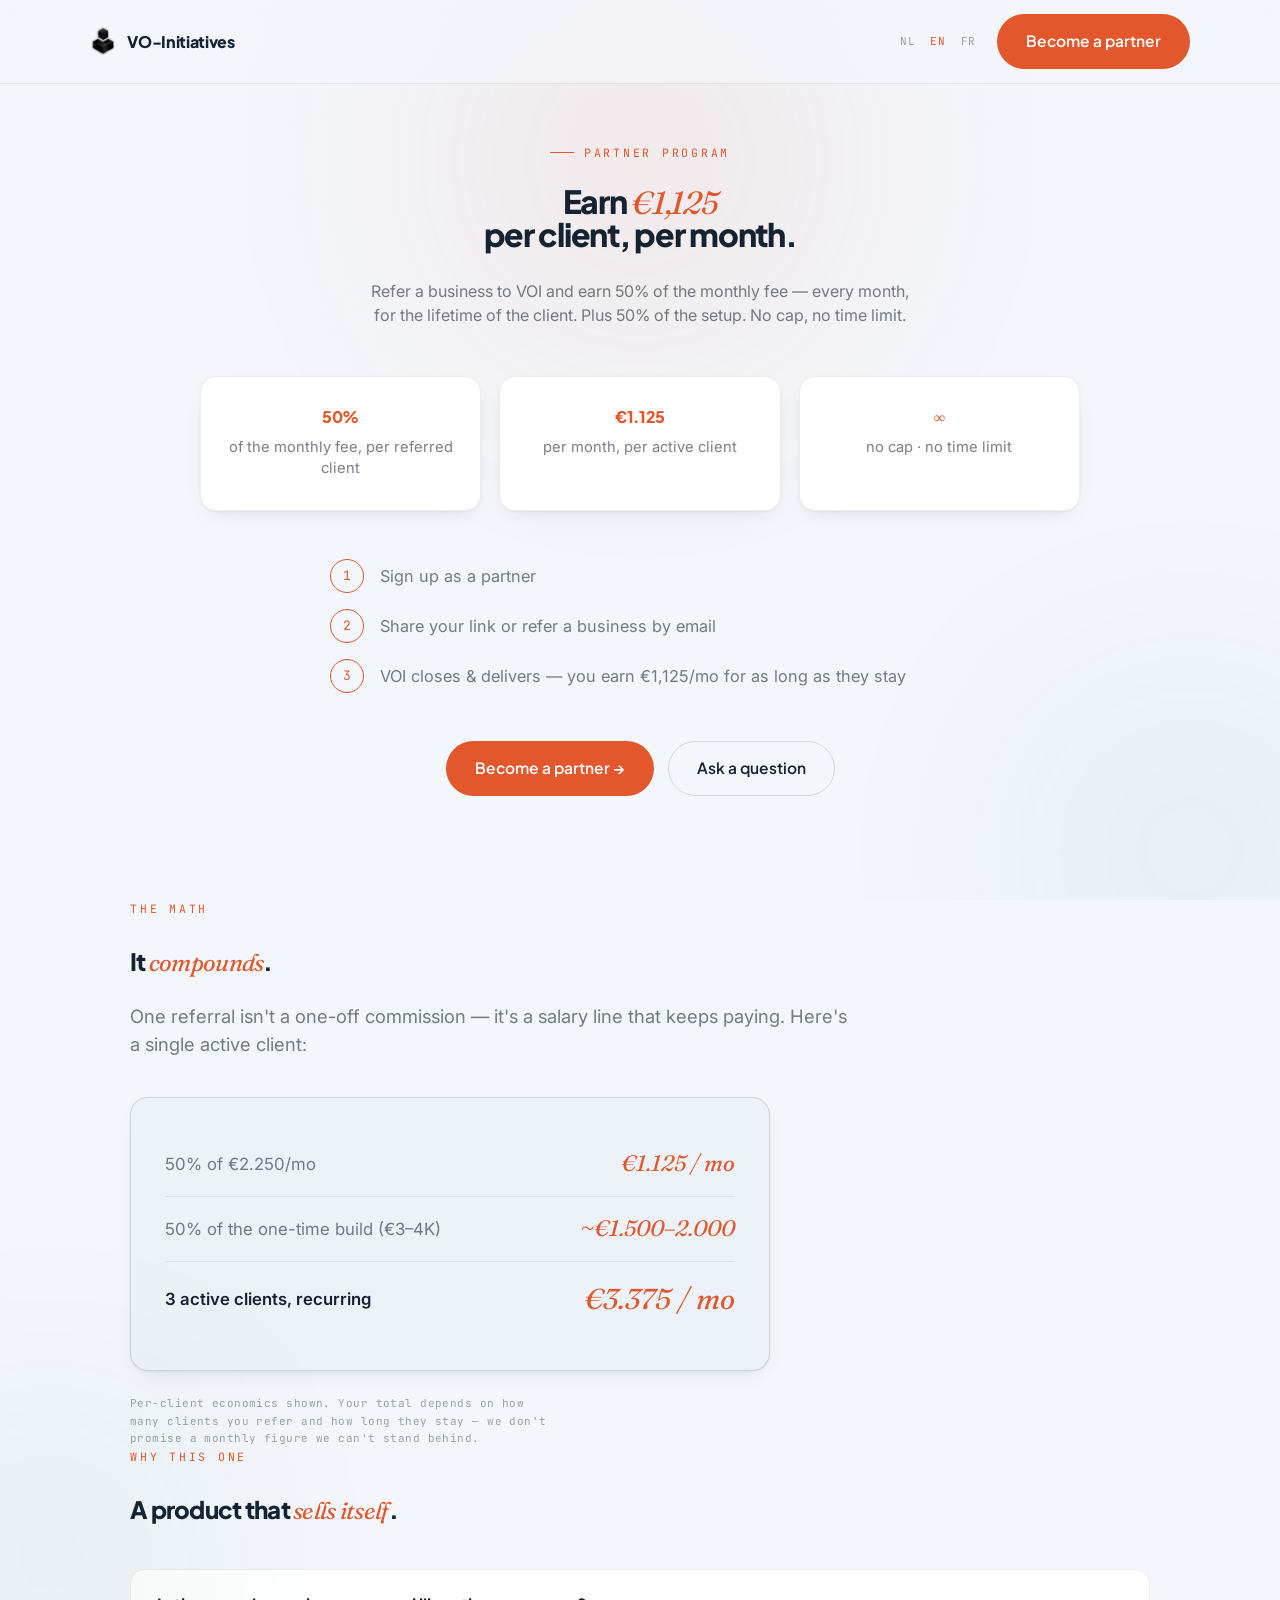
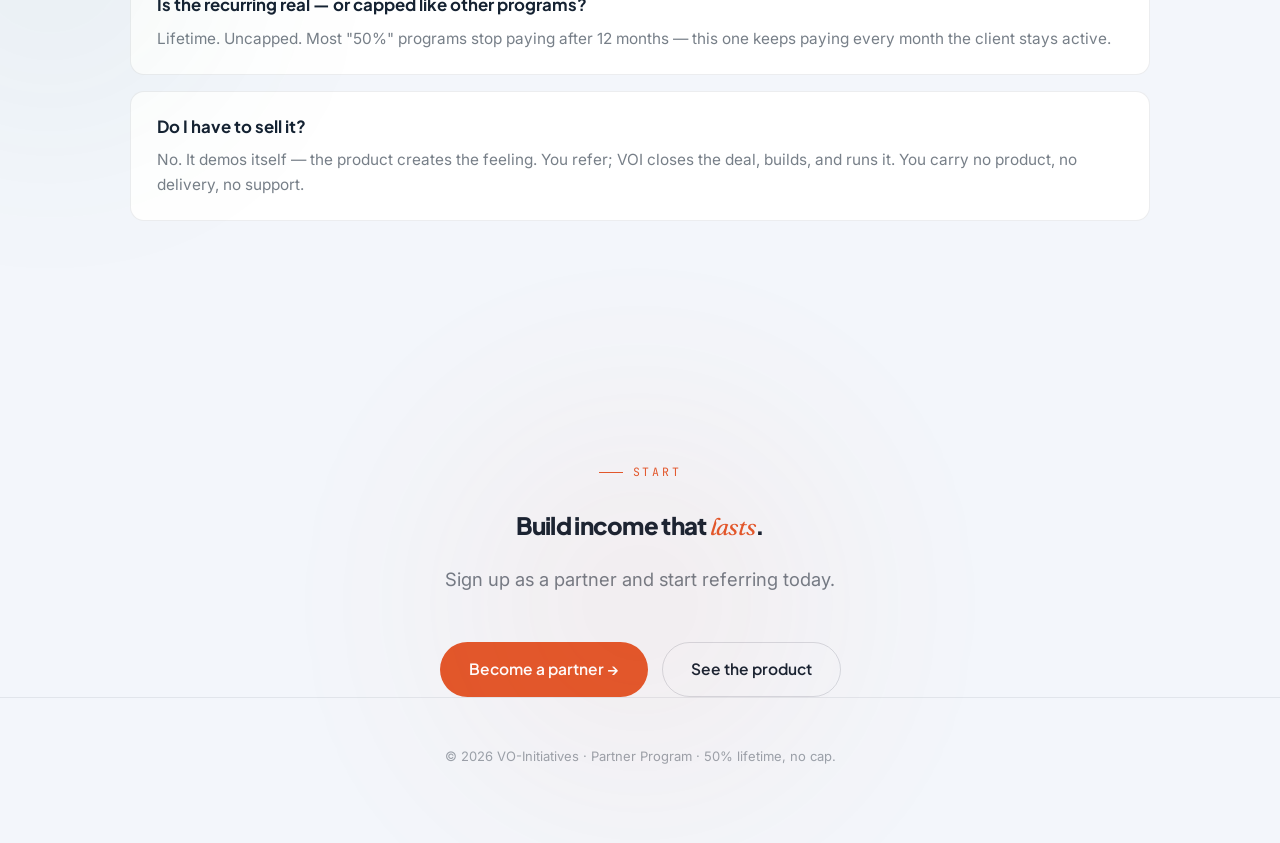
==== commit 38bdc4f7: "feat: apply the dashboard's light palette to the public site index.html and affiliate.html now use t" ====
--- a/affiliate.html
+++ b/affiliate.html
@@ -5,7 +5,7 @@
 <meta name="viewport" content="width=device-width, initial-scale=1.0">
 <title>VO-Initiatives — Partner Program · Earn €1,125/mo per client</title>
 <meta name="description" content="Refer a business to VOI and earn 50% of the monthly fee — €1,125 per client, every month, for the lifetime of the client. Plus 50% of setup. No cap, no time limit.">
-<meta name="theme-color" content="#080A0D">
+<meta name="theme-color" content="#F3F6FB">
 <link rel="icon" type="image/png" sizes="64x64" href="assets/favicon.png">
 <link rel="apple-touch-icon" href="assets/apple-touch-icon.png">
 <meta property="og:type" content="website">
@@ -17,21 +17,21 @@
 <link href="https://fonts.googleapis.com/css2?family=Plus+Jakarta+Sans:wght@500;600;700;800&family=Inter:wght@400;500&family=Fraunces:ital,opsz,wght@1,9..144,400;1,9..144,500&family=JetBrains+Mono:wght@400;500&display=swap" rel="stylesheet">
 <style>
 :root{
-  --bg:#080A0D;--surf:#0F1218;--surf2:#161C26;
-  --ember:#E2572B;--ember-deep:#C8431B;--ember-soft:rgba(226,87,43,.12);--teal:#1E6E62;
-  --text:#EDE9E3;--text2:rgba(237,233,227,.60);--muted:rgba(237,233,227,.34);
-  --border:rgba(237,233,227,.08);--border2:rgba(237,233,227,.14);
+  --bg:#F3F6FB;--surf:#FFFFFF;--surf2:#EDF1F8;
+  --ember:#E2572B;--ember-deep:#C8431B;--ember-soft:rgba(226,87,43,.10);--teal:#1E6E62;
+  --text:#152232;--text2:rgba(21,34,50,.58);--muted:rgba(21,34,50,.40);
+  --border:rgba(21,34,50,.08);--border2:rgba(21,34,50,.14);
   --display:'Plus Jakarta Sans',system-ui,sans-serif;--body:'Inter',system-ui,sans-serif;
   --accent:'Fraunces',Georgia,serif;--mono:'JetBrains Mono',ui-monospace,monospace;
   --r:16px;--maxw:1100px;--ease:cubic-bezier(0.16,1,0.3,1);
-  --shadow:0 2px 2px rgba(0,0,0,.5),0 20px 48px -18px rgba(0,0,0,.8);
+  --shadow:0 1px 2px rgba(21,34,50,.05),0 8px 24px -12px rgba(21,34,50,.16);
 }
 *{margin:0;padding:0;box-sizing:border-box}
 html{scroll-behavior:smooth}
 body{background:var(--bg);color:var(--text);font-family:var(--body);-webkit-font-smoothing:antialiased;overflow-x:hidden;line-height:1.6}
 a{color:inherit;text-decoration:none}
 .wrap{max-width:var(--maxw);margin:0 auto;padding:0 clamp(16px,4vw,40px)}
-nav{position:fixed;top:0;left:0;right:0;z-index:100;background:rgba(8,10,13,.66);backdrop-filter:blur(18px);border-bottom:1px solid var(--border)}
+nav{position:fixed;top:0;left:0;right:0;z-index:100;background:rgba(243,246,251,.72);backdrop-filter:blur(18px);border-bottom:1px solid var(--border)}
 nav .row{display:flex;align-items:center;justify-content:space-between;padding:14px 0}
 .brand{display:flex;align-items:center;gap:11px;font-family:var(--display);font-weight:800;letter-spacing:-.02em;font-size:16px}
 .brand svg{width:24px;height:24px}
@@ -91,7 +91,7 @@
 .scard,.qa{transition:transform .35s var(--ease),border-color .35s}
 .scard:hover,.qa:hover{transform:translateY(-3px);border-color:var(--border2)}
 nav{transition:background .3s}
-nav.scrolled{background:rgba(8,10,13,.9)}
+nav.scrolled{background:rgba(243,246,251,.92)}
 .hero > .wrap > *{opacity:0;animation:heroIn 1s var(--ease) forwards}
 .hero > .wrap > .eyebrow{animation-delay:.15s}
 .hero > .wrap > h1{animation-delay:.3s}
